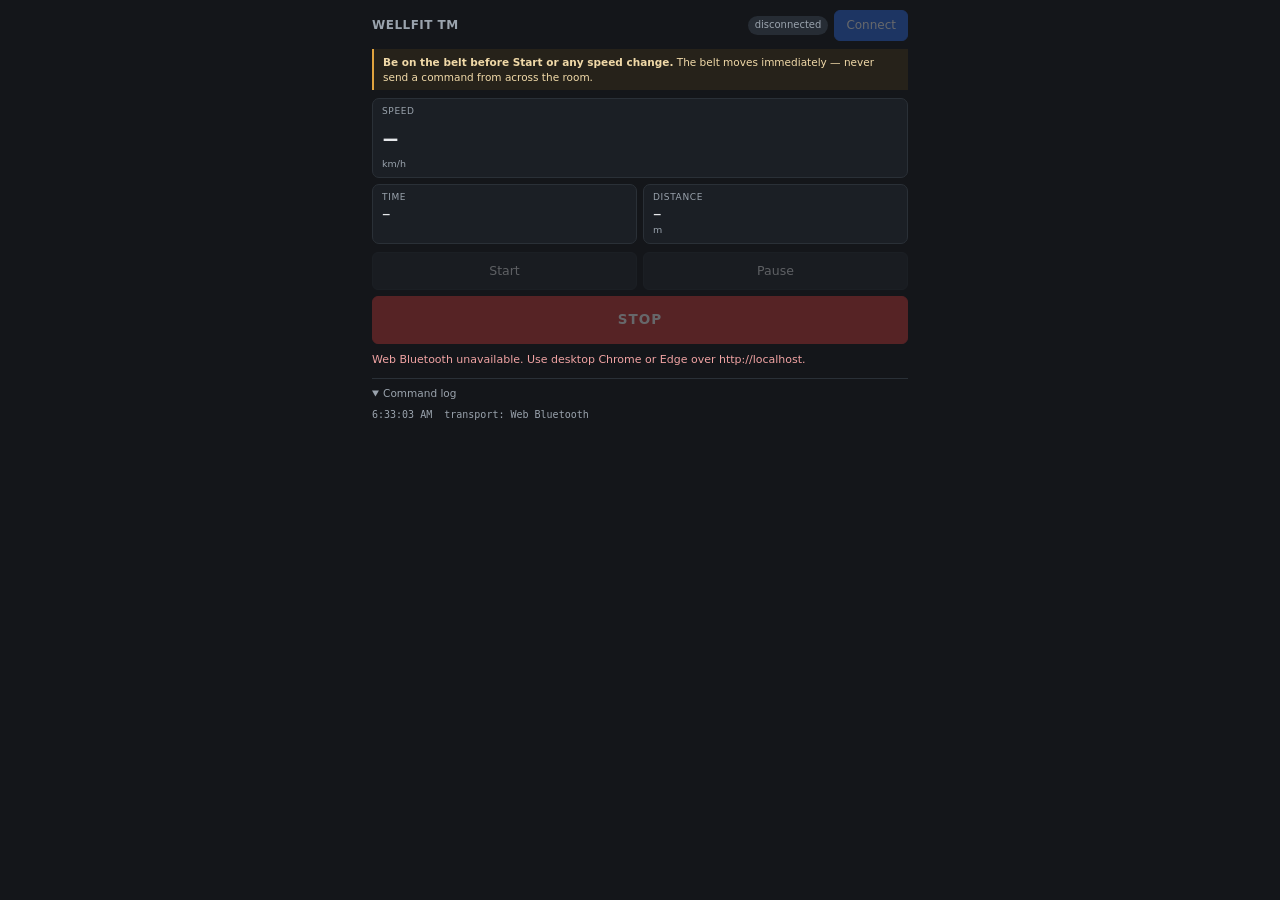
==== ui/index.html @ 2d052be0 "Package as an always-on-top Tauri desktop app with native BLE Tauri on macOS renders in WKWebView, w" ====
<!DOCTYPE html>
<html lang="en">
<head>
<meta charset="utf-8">
<meta name="viewport" content="width=device-width, initial-scale=1">
<title>WELLFIT TM Control</title>
<link rel="stylesheet" href="app.css">
</head>
<body>

<header>
  <h1>WELLFIT TM</h1>
  <div class="conn">
    <span id="state" class="pill">disconnected</span>
    <button id="pick" class="ghost" title="Choose a different device">device</button>
    <button id="connect" class="primary">Connect</button>
  </div>
</header>

<section class="picker" id="picker" hidden>
  <div class="speed-head">
    <span class="label">Choose your treadmill</span>
    <button id="picker-close" class="ghost">cancel</button>
  </div>
  <div id="picker-list" class="picker-list"></div>
  <button id="picker-rescan">Scan again</button>
</section>

<p class="safety">
  <strong>Be on the belt before Start or any speed change.</strong>
  The belt moves immediately — never send a command from across the room.
</p>

<section class="metrics">
  <div class="metric big">
    <span class="label">Speed</span>
    <span class="value" id="m-speed">–</span>
    <span class="unit" id="m-speed-unit">km/h</span>
  </div>
  <div class="metric">
    <span class="label">Time</span>
    <span class="value" id="m-time">–</span>
  </div>
  <div class="metric">
    <span class="label">Distance</span>
    <span class="value" id="m-dist">–</span>
    <span class="unit">m</span>
  </div>
  <div class="metric" id="m-hr-wrap" hidden>
    <span class="label">Heart rate</span>
    <span class="value" id="m-hr">–</span>
    <span class="unit">bpm</span>
  </div>
  <div class="metric" id="m-kcal-wrap" hidden>
    <span class="label">Energy</span>
    <span class="value" id="m-kcal">–</span>
    <span class="unit">kcal</span>
  </div>
  <!-- No incline: this unit's incline is a manual mechanical adjustment. -->
</section>

<section class="speed" id="speed-ctl" hidden>
  <div class="speed-head">
    <span class="label">Target speed</span>
    <button id="unit-toggle" class="ghost">show mph</button>
  </div>
  <div class="speed-row">
    <button id="speed-down" class="step">–</button>
    <div class="target">
      <span id="target-val">–</span>
      <span class="unit" id="target-unit">km/h</span>
    </div>
    <button id="speed-up" class="step">+</button>
  </div>
  <div class="range-hint" id="range-hint"></div>
</section>

<section class="goal" id="goal-ctl" hidden>
  <div class="speed-head">
    <span class="label">Walk goal</span>
    <button id="goal-off" class="ghost">turn off</button>
  </div>
  <div class="speed-row">
    <button id="goal-down" class="step">–</button>
    <div class="target">
      <span id="goal-val">30</span>
      <span class="unit">min</span>
    </div>
    <button id="goal-up" class="step">+</button>
  </div>
  <div class="range-hint" id="goal-hint"></div>
</section>

<div id="goal-alert" class="goal-alert" hidden>
  <span id="goal-alert-text">Walk goal reached.</span>
  <button id="goal-dismiss" class="ghost">dismiss</button>
</div>

<section class="controls">
  <button id="start" disabled>Start</button>
  <button id="pause" disabled>Pause</button>
  <button id="stop" class="stop" disabled>STOP</button>
</section>

<p id="msg" class="msg"></p>

<details class="log-wrap" open>
  <summary>Command log</summary>
  <div id="log"></div>
</details>

<script src="ble.js"></script>
<script src="app.js"></script>
</body>
</html>
---- ui/app.css ----
:root {
  color-scheme: dark;
  --bg: #14161a;
  --panel: #1b1f25;
  --line: #2a3037;
  --text: #e6e8eb;
  --dim: #9aa3ad;
  --blue: #2f6feb;
  --red: #d13b3b;
  --green: #3fa66a;
}

* { box-sizing: border-box; }

/* Author rules that set `display` (.metric, .goal-alert) beat the UA
   stylesheet's [hidden] rule, which would leave hidden elements visible. */
[hidden] { display: none !important; }

/* Sized for a narrow always-on-top window that sits over other apps, so
   everything is a step smaller than the standalone browser version was. */
body {
  margin: 0 auto; padding: 10px 12px; max-width: 560px;
  background: var(--bg); color: var(--text);
  font: 12px/1.45 system-ui, -apple-system, sans-serif;
  -webkit-user-select: none; user-select: none;
}

header { display: flex; align-items: center; justify-content: space-between; gap: 8px; }
h1 { font-size: 12px; margin: 0; letter-spacing: .04em; color: var(--dim); text-transform: uppercase; }
.conn { display: flex; align-items: center; gap: 6px; }

.pill {
  font-size: 10px; padding: 2px 7px; border-radius: 999px;
  background: #262c34; color: var(--dim); white-space: nowrap;
}
.pill.on { background: #1d3a2a; color: #7ddba3; }
.pill.err { background: #3a1f1f; color: #f0a3a3; }

button {
  font: inherit; padding: 6px 11px; border-radius: 6px;
  border: 1px solid var(--line); background: #232830; color: var(--text);
  cursor: pointer; -webkit-tap-highlight-color: transparent;
}
button:hover:not(:disabled) { background: #2c323c; }
button:disabled { opacity: .35; cursor: default; }
button.primary { background: var(--blue); border-color: var(--blue); color: #fff; }
button.ghost { background: none; border: none; color: var(--dim); font-size: 11px; padding: 3px 5px; }
button.ghost:hover { color: var(--text); background: none; }

.safety {
  border-left: 2px solid #e0a33e; background: #26221a;
  padding: 6px 9px; margin: 8px 0; font-size: 10.5px; line-height: 1.35; color: #f0d9a8;
}

.metrics {
  display: grid; grid-template-columns: repeat(2, 1fr); gap: 6px; margin: 8px 0;
}
.metric {
  background: var(--panel); border: 1px solid var(--line); border-radius: 7px;
  padding: 6px 9px; display: flex; flex-direction: column; gap: 0;
}
.metric.big { grid-column: 1 / -1; }
.metric .label { font-size: 9px; color: var(--dim); text-transform: uppercase; letter-spacing: .07em; }
.metric .value { font-size: 17px; font-variant-numeric: tabular-nums; line-height: 1.15; }
/* Speed is the one number worth reading from across the room. */
.metric.big .value { font-size: 34px; }
.metric .unit { font-size: 9.5px; color: var(--dim); }

.speed { background: var(--panel); border: 1px solid var(--line); border-radius: 7px; padding: 8px 9px; }
.speed-head { display: flex; align-items: center; justify-content: space-between; }
.speed-head .label { font-size: 9px; color: var(--dim); text-transform: uppercase; letter-spacing: .07em; }
.speed-row { display: flex; align-items: center; gap: 8px; margin: 2px 0 4px; }
/* Kept generously tappable: these get pressed while walking. */
.speed-row .step {
  width: 40px; height: 40px; font-size: 19px; line-height: 1;
  display: flex; align-items: center; justify-content: center; padding: 0;
}
.target { flex: 1; text-align: center; }
.target span:first-child { font-size: 22px; font-variant-numeric: tabular-nums; }
.range-hint { font-size: 9.5px; color: var(--dim); margin-top: 2px; text-align: center; }

.picker {
  background: var(--panel); border: 1px solid var(--blue);
  border-radius: 7px; padding: 8px 9px; margin: 8px 0;
}
.picker-list { display: flex; flex-direction: column; gap: 4px; margin: 6px 0; }
.picker-list button {
  display: flex; justify-content: space-between; align-items: baseline; gap: 8px;
  width: 100%; text-align: left; padding: 7px 9px;
}
.picker-list .dev-name { font-size: 12px; }
.picker-list .dev-meta { font-size: 9.5px; color: var(--dim); white-space: nowrap; }
.picker-list .ftms { color: #7ddba3; }
.picker-empty { font-size: 10.5px; color: var(--dim); padding: 4px 0; }

.goal {
  background: var(--panel); border: 1px solid var(--line);
  border-radius: 7px; padding: 8px 9px; margin-top: 6px;
}
.goal.done { border-color: var(--green); }

.goal-alert {
  display: flex; align-items: center; justify-content: space-between; gap: 8px;
  margin: 8px 0 0; padding: 8px 10px; border-radius: 7px;
  background: #1d3a2a; border: 1px solid var(--green); color: #b6f0cd;
  font-size: 11.5px; animation: pulse 1.4s ease-in-out infinite;
}
.goal-alert button { color: #b6f0cd; }
@keyframes pulse { 0%, 100% { background: #1d3a2a; } 50% { background: #26543a; } }

.controls { display: grid; grid-template-columns: 1fr 1fr; gap: 6px; margin: 8px 0; }
.controls button { padding: 9px; font-size: 12.5px; }
/* Stop stays full-width and visually dominant even at this size. */
.controls .stop {
  grid-column: 1 / -1; background: var(--red); border-color: var(--red);
  color: #fff; font-weight: 600; letter-spacing: .08em; padding: 13px; font-size: 13.5px;
}
.controls .stop:hover:not(:disabled) { background: #e04a4a; }

.msg { min-height: 14px; margin: 4px 0; font-size: 11px; color: var(--dim); }
.msg.err { color: #f0a3a3; }
.msg.ok { color: #7ddba3; }

.log-wrap { margin-top: 10px; border-top: 1px solid var(--line); padding-top: 7px; }
.log-wrap summary { cursor: pointer; font-size: 10.5px; color: var(--dim); }
#log {
  margin-top: 6px; max-height: 150px; overflow: auto;
  font: 10px/1.5 ui-monospace, Menlo, monospace; color: var(--dim);
  white-space: pre-wrap; word-break: break-word;
  -webkit-user-select: text; user-select: text;
}
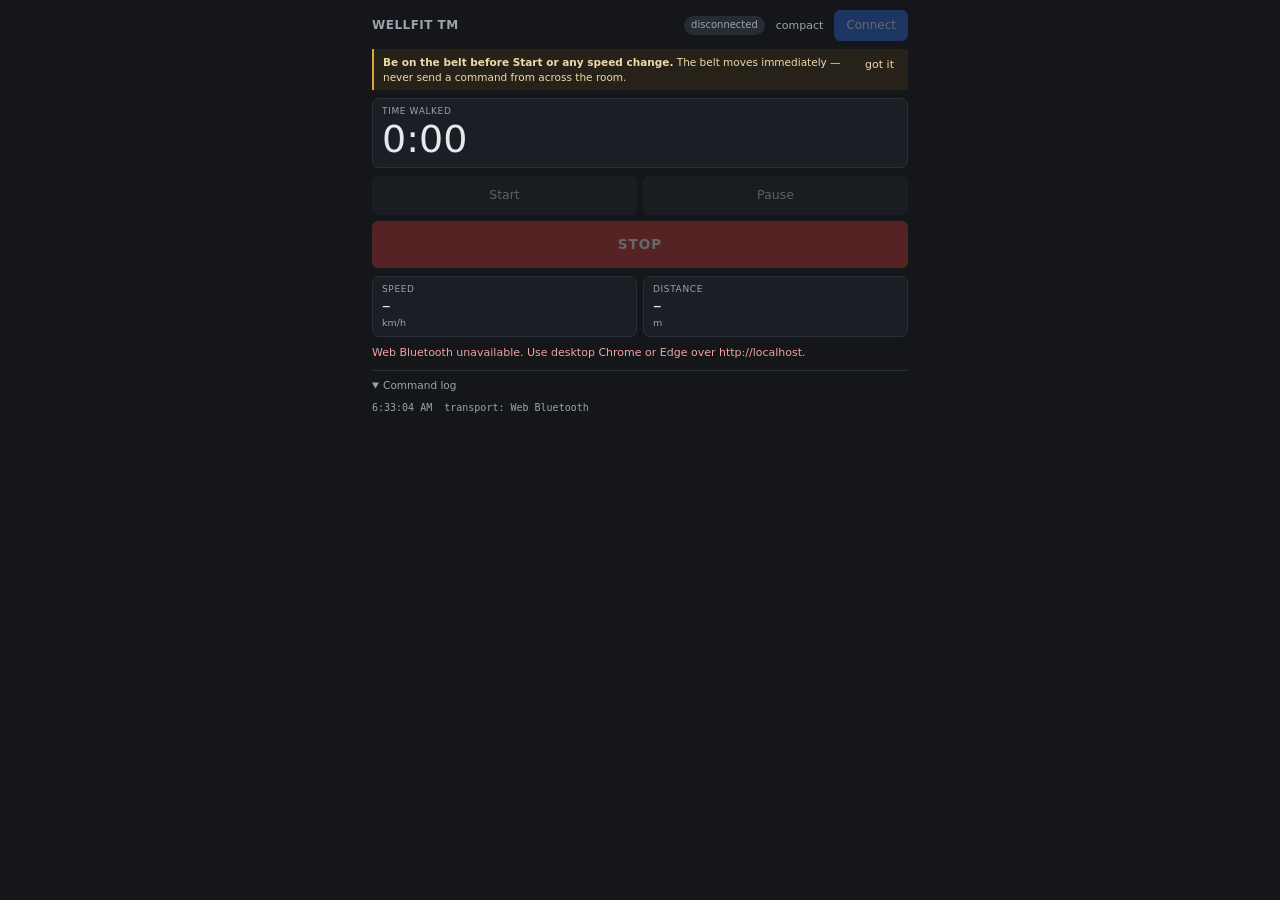
==== commit 20dd8dca: "Split UI into a floating player strip and a full window Reorders the full layout around what's actua" ====
--- a/ui/index.html
+++ b/ui/index.html
@@ -3,92 +3,38 @@
 <head>
 <meta charset="utf-8">
 <meta name="viewport" content="width=device-width, initial-scale=1">
-<title>WELLFIT TM Control</title>
+<title>WELLFIT TM</title>
 <link rel="stylesheet" href="app.css">
 </head>
-<body>
+<body class="mode-full">
 
 <header>
   <h1>WELLFIT TM</h1>
   <div class="conn">
     <span id="state" class="pill">disconnected</span>
+    <button id="mode-toggle" class="ghost" title="Shrink to floating player">compact</button>
     <button id="pick" class="ghost" title="Choose a different device">device</button>
     <button id="connect" class="primary">Connect</button>
   </div>
 </header>
 
-<section class="picker" id="picker" hidden>
-  <div class="speed-head">
-    <span class="label">Choose your treadmill</span>
-    <button id="picker-close" class="ghost">cancel</button>
+<!-- Compact floating player. Same handlers as the full controls. -->
+<section class="player-bar" id="player-bar">
+  <div class="pb-block">
+    <span class="pb-time" id="p-time">0:00</span>
+    <span class="pb-goal" id="p-goal"></span>
   </div>
-  <div id="picker-list" class="picker-list"></div>
-  <button id="picker-rescan">Scan again</button>
-</section>
-
-<p class="safety">
-  <strong>Be on the belt before Start or any speed change.</strong>
-  The belt moves immediately — never send a command from across the room.
-</p>
-
-<section class="metrics">
-  <div class="metric big">
-    <span class="label">Speed</span>
-    <span class="value" id="m-speed">–</span>
-    <span class="unit" id="m-speed-unit">km/h</span>
+  <div class="pb-block pb-speed">
+    <button id="p-down" class="pb-step" title="Slower">–</button>
+    <span class="pb-val" id="p-speed">–</span>
+    <button id="p-up" class="pb-step" title="Faster">+</button>
   </div>
-  <div class="metric">
-    <span class="label">Time</span>
-    <span class="value" id="m-time">–</span>
+  <div class="pb-block pb-controls">
+    <button id="p-start" title="Start">&#9654;</button>
+    <button id="p-pause" title="Pause">&#10073;&#10073;</button>
+    <button id="p-stop" class="stop" title="Stop">&#9632;</button>
+    <button id="p-expand" title="Back to the full window">&#8599;</button>
   </div>
-  <div class="metric">
-    <span class="label">Distance</span>
-    <span class="value" id="m-dist">–</span>
-    <span class="unit">m</span>
-  </div>
-  <div class="metric" id="m-hr-wrap" hidden>
-    <span class="label">Heart rate</span>
-    <span class="value" id="m-hr">–</span>
-    <span class="unit">bpm</span>
-  </div>
-  <div class="metric" id="m-kcal-wrap" hidden>
-    <span class="label">Energy</span>
-    <span class="value" id="m-kcal">–</span>
-    <span class="unit">kcal</span>
-  </div>
-  <!-- No incline: this unit's incline is a manual mechanical adjustment. -->
-</section>
-
-<section class="speed" id="speed-ctl" hidden>
-  <div class="speed-head">
-    <span class="label">Target speed</span>
-    <button id="unit-toggle" class="ghost">show mph</button>
-  </div>
-  <div class="speed-row">
-    <button id="speed-down" class="step">–</button>
-    <div class="target">
-      <span id="target-val">–</span>
-      <span class="unit" id="target-unit">km/h</span>
-    </div>
-    <button id="speed-up" class="step">+</button>
-  </div>
-  <div class="range-hint" id="range-hint"></div>
-</section>
-
-<section class="goal" id="goal-ctl" hidden>
-  <div class="speed-head">
-    <span class="label">Walk goal</span>
-    <button id="goal-off" class="ghost">turn off</button>
-  </div>
-  <div class="speed-row">
-    <button id="goal-down" class="step">–</button>
-    <div class="target">
-      <span id="goal-val">30</span>
-      <span class="unit">min</span>
-    </div>
-    <button id="goal-up" class="step">+</button>
-  </div>
-  <div class="range-hint" id="goal-hint"></div>
 </section>
 
 <div id="goal-alert" class="goal-alert" hidden>
@@ -96,18 +42,101 @@
   <button id="goal-dismiss" class="ghost">dismiss</button>
 </div>
 
-<section class="controls">
-  <button id="start" disabled>Start</button>
-  <button id="pause" disabled>Pause</button>
-  <button id="stop" class="stop" disabled>STOP</button>
-</section>
+<div id="full">
 
-<p id="msg" class="msg"></p>
+  <p class="safety" id="safety">
+    <span><strong>Be on the belt before Start or any speed change.</strong>
+    The belt moves immediately — never send a command from across the room.</span>
+    <button id="safety-dismiss" class="ghost">got it</button>
+  </p>
 
-<details class="log-wrap" open>
-  <summary>Command log</summary>
-  <div id="log"></div>
-</details>
+  <section class="picker" id="picker" hidden>
+    <div class="speed-head">
+      <span class="label">Choose your treadmill</span>
+      <button id="picker-close" class="ghost">cancel</button>
+    </div>
+    <div id="picker-list" class="picker-list"></div>
+    <button id="picker-rescan">Scan again</button>
+  </section>
+
+  <!-- Time and goal lead: the walk is the thing being tracked. -->
+  <section class="metrics">
+    <div class="metric big">
+      <span class="label">Time walked</span>
+      <span class="value" id="m-time">0:00</span>
+    </div>
+  </section>
+
+  <section class="goal" id="goal-ctl" hidden>
+    <div class="speed-head">
+      <span class="label">Walk goal</span>
+      <button id="goal-off" class="ghost">turn off</button>
+    </div>
+    <div class="speed-row">
+      <button id="goal-down" class="step">–</button>
+      <div class="target">
+        <span id="goal-val">30</span>
+        <span class="unit">min</span>
+      </div>
+      <button id="goal-up" class="step">+</button>
+    </div>
+    <div class="range-hint" id="goal-hint"></div>
+  </section>
+
+  <section class="speed" id="speed-ctl" hidden>
+    <div class="speed-head">
+      <span class="label">Target speed</span>
+      <button id="unit-toggle" class="ghost">show mph</button>
+    </div>
+    <div class="speed-row">
+      <button id="speed-down" class="step">–</button>
+      <div class="target">
+        <span id="target-val">–</span>
+        <span class="unit" id="target-unit">km/h</span>
+      </div>
+      <button id="speed-up" class="step">+</button>
+    </div>
+    <div class="range-hint" id="range-hint"></div>
+  </section>
+
+  <section class="controls">
+    <button id="start" disabled>Start</button>
+    <button id="pause" disabled>Pause</button>
+    <button id="stop" class="stop" disabled>STOP</button>
+  </section>
+
+  <section class="metrics">
+    <div class="metric">
+      <span class="label">Speed</span>
+      <span class="value" id="m-speed">–</span>
+      <span class="unit" id="m-speed-unit">km/h</span>
+    </div>
+    <div class="metric">
+      <span class="label">Distance</span>
+      <span class="value" id="m-dist">–</span>
+      <span class="unit">m</span>
+    </div>
+    <div class="metric" id="m-hr-wrap" hidden>
+      <span class="label">Heart rate</span>
+      <span class="value" id="m-hr">–</span>
+      <span class="unit">bpm</span>
+    </div>
+    <div class="metric" id="m-kcal-wrap" hidden>
+      <span class="label">Energy</span>
+      <span class="value" id="m-kcal">–</span>
+      <span class="unit">kcal</span>
+    </div>
+    <!-- No incline: this unit's incline is a manual mechanical adjustment. -->
+  </section>
+
+  <p id="msg" class="msg"></p>
+
+  <details class="log-wrap" open>
+    <summary>Command log</summary>
+    <div id="log"></div>
+  </details>
+
+</div>
 
 <script src="ble.js"></script>
 <script src="app.js"></script>
--- a/ui/app.css
+++ b/ui/app.css
@@ -15,6 +15,45 @@
 /* Author rules that set `display` (.metric, .goal-alert) beat the UA
    stylesheet's [hidden] rule, which would leave hidden elements visible. */
 [hidden] { display: none !important; }
+
+/* --- modes -------------------------------------------------------------
+   .mode-player is the floating strip: player bar only.
+   .mode-full is everything, in a taller window. */
+.mode-player #full,
+.mode-player header { display: none; }
+.mode-full .player-bar { display: none; }
+.mode-player { padding: 6px; }
+
+.player-bar {
+  display: flex; align-items: center; justify-content: space-between; gap: 8px;
+  background: var(--panel); border: 1px solid var(--line);
+  border-radius: 8px; padding: 6px 8px;
+}
+.pb-block { display: flex; align-items: center; gap: 5px; }
+.pb-time { font-size: 17px; font-variant-numeric: tabular-nums; }
+.pb-goal { font-size: 9.5px; color: var(--dim); white-space: nowrap; }
+.pb-val {
+  font-size: 15px; font-variant-numeric: tabular-nums;
+  min-width: 44px; text-align: center;
+}
+.pb-step {
+  width: 28px; height: 28px; padding: 0; font-size: 15px; line-height: 1;
+  display: flex; align-items: center; justify-content: center;
+}
+.pb-controls button {
+  width: 28px; height: 28px; padding: 0; font-size: 10px; line-height: 1;
+  display: flex; align-items: center; justify-content: center;
+}
+.pb-controls .stop { background: var(--red); border-color: var(--red); color: #fff; }
+.pb-controls .stop:hover:not(:disabled) { background: #e04a4a; }
+
+/* Drag the strip by its background, since it has no titlebar of its own. */
+.mode-player .player-bar { -webkit-app-region: drag; }
+.mode-player .player-bar button,
+.mode-player .player-bar .pb-val { -webkit-app-region: no-drag; }
+
+/* Click the time to go back to the full window. */
+.mode-player .pb-time { cursor: zoom-in; }
 
 /* Sized for a narrow always-on-top window that sits over other apps, so
    everything is a step smaller than the standalone browser version was. */
@@ -48,9 +87,11 @@
 button.ghost:hover { color: var(--text); background: none; }
 
 .safety {
+  display: flex; align-items: flex-start; gap: 6px;
   border-left: 2px solid #e0a33e; background: #26221a;
   padding: 6px 9px; margin: 8px 0; font-size: 10.5px; line-height: 1.35; color: #f0d9a8;
 }
+.safety button { color: #f0d9a8; flex: none; }
 
 .metrics {
   display: grid; grid-template-columns: repeat(2, 1fr); gap: 6px; margin: 8px 0;
@@ -62,8 +103,8 @@
 .metric.big { grid-column: 1 / -1; }
 .metric .label { font-size: 9px; color: var(--dim); text-transform: uppercase; letter-spacing: .07em; }
 .metric .value { font-size: 17px; font-variant-numeric: tabular-nums; line-height: 1.15; }
-/* Speed is the one number worth reading from across the room. */
-.metric.big .value { font-size: 34px; }
+/* Time walked is the headline number: it's what the goal is measured against. */
+.metric.big .value { font-size: 38px; }
 .metric .unit { font-size: 9.5px; color: var(--dim); }
 
 .speed { background: var(--panel); border: 1px solid var(--line); border-radius: 7px; padding: 8px 9px; }
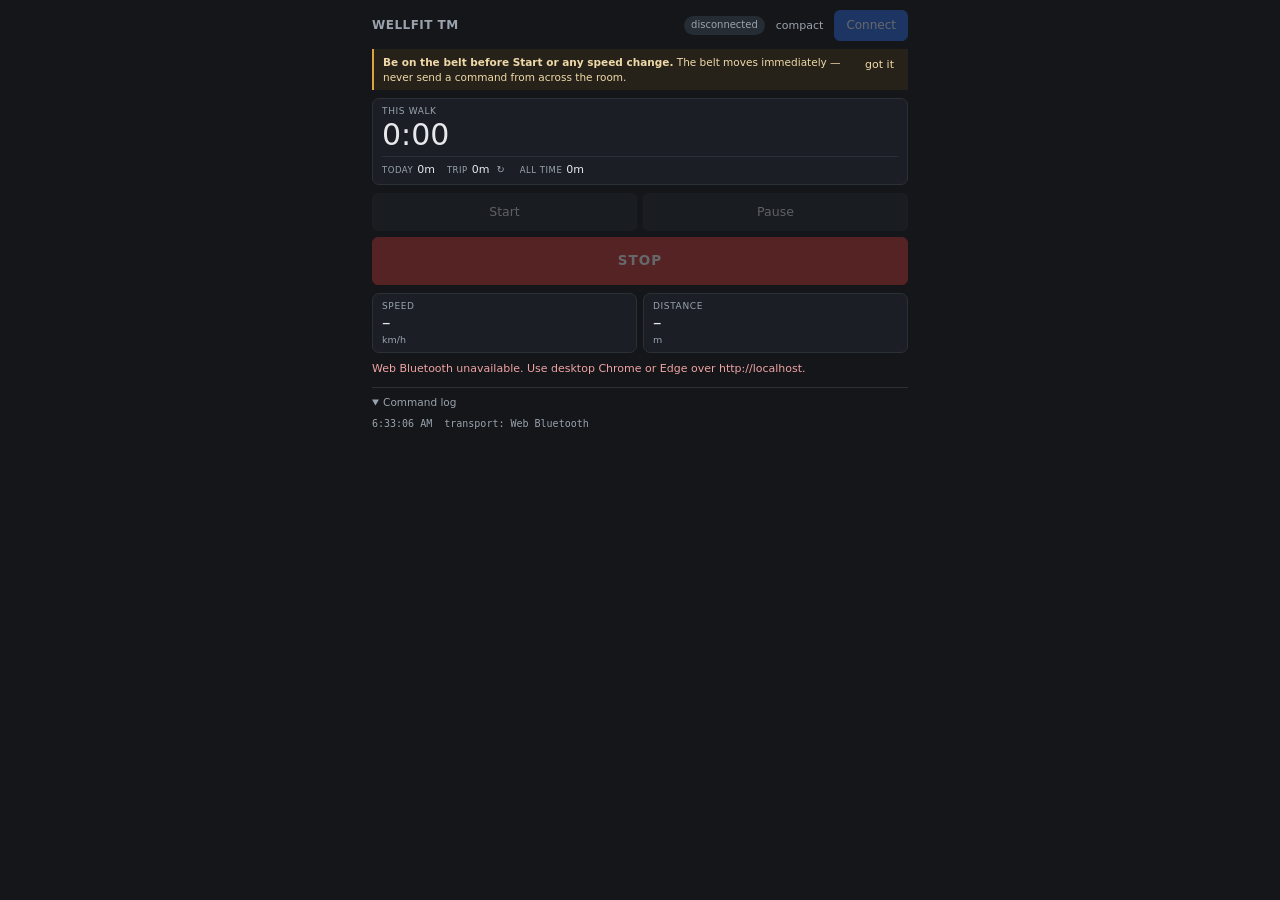
==== commit 134eb310: "Add odometers, light mode menu, and fix the walk clock across Stop Time tracking becomes four tiers " ====
--- a/ui/index.html
+++ b/ui/index.html
@@ -62,8 +62,23 @@
   <!-- Time and goal lead: the walk is the thing being tracked. -->
   <section class="metrics">
     <div class="metric big">
-      <span class="label">Time walked</span>
+      <span class="label">This walk</span>
       <span class="value" id="m-time">0:00</span>
+      <div class="odo">
+        <span class="odo-item">
+          <span class="odo-label">Today</span>
+          <span class="odo-val" id="m-today">0m</span>
+        </span>
+        <span class="odo-item">
+          <span class="odo-label">Trip</span>
+          <span class="odo-val" id="m-trip">0m</span>
+          <button id="trip-reset" class="tiny" title="Reset trip odometer">&#8635;</button>
+        </span>
+        <span class="odo-item">
+          <span class="odo-label">All time</span>
+          <span class="odo-val" id="m-total">0m</span>
+        </span>
+      </div>
     </div>
   </section>
 
--- a/ui/app.css
+++ b/ui/app.css
@@ -7,10 +7,53 @@
   --dim: #9aa3ad;
   --blue: #2f6feb;
   --red: #d13b3b;
+  --red-hover: #e04a4a;
   --green: #3fa66a;
+  --btn: #232830;
+  --btn-hover: #2c323c;
+  --pill: #262c34;
+  --ok-bg: #1d3a2a;
+  --ok-bg-pulse: #26543a;
+  --ok-fg: #7ddba3;
+  --err-bg: #3a1f1f;
+  --err-fg: #f0a3a3;
+  --warn-line: #e0a33e;
+  --warn-bg: #26221a;
+  --warn-fg: #f0d9a8;
+}
+
+/* Toggled from the View > Light Mode menu item. */
+body.light {
+  color-scheme: light;
+  --bg: #f2f4f7;
+  --panel: #ffffff;
+  --line: #d5dae1;
+  --text: #171a1f;
+  --dim: #5c6875;
+  --blue: #1f5fd0;
+  --red: #c32f2f;
+  --red-hover: #d94040;
+  --green: #1f7a4d;
+  --btn: #eceff3;
+  --btn-hover: #dfe4ea;
+  --pill: #e6eaef;
+  --ok-bg: #dff3e6;
+  --ok-bg-pulse: #c3e9d2;
+  --ok-fg: #1c6b41;
+  --err-bg: #fbe3e3;
+  --err-fg: #a32020;
+  --warn-line: #c98a1e;
+  --warn-bg: #fdf4e0;
+  --warn-fg: #6b4e0d;
 }
 
 * { box-sizing: border-box; }
+
+/* No scrollbars anywhere: this is a fixed-size utility window, and a scrollbar
+   gutter steals width from an already narrow layout. Content still scrolls by
+   wheel/trackpad where it overflows (the log). */
+* { scrollbar-width: none; -ms-overflow-style: none; }
+*::-webkit-scrollbar { width: 0; height: 0; display: none; }
 
 /* Author rules that set `display` (.metric, .goal-alert) beat the UA
    stylesheet's [hidden] rule, which would leave hidden elements visible. */
@@ -22,7 +65,8 @@
 .mode-player #full,
 .mode-player header { display: none; }
 .mode-full .player-bar { display: none; }
-.mode-player { padding: 6px; }
+.mode-player { padding: 6px; overflow: hidden; }
+.mode-player .player-bar { flex-wrap: nowrap; }
 
 .player-bar {
   display: flex; align-items: center; justify-content: space-between; gap: 8px;
@@ -45,7 +89,7 @@
   display: flex; align-items: center; justify-content: center;
 }
 .pb-controls .stop { background: var(--red); border-color: var(--red); color: #fff; }
-.pb-controls .stop:hover:not(:disabled) { background: #e04a4a; }
+.pb-controls .stop:hover:not(:disabled) { background: var(--red-hover); }
 
 /* Drag the strip by its background, since it has no titlebar of its own. */
 .mode-player .player-bar { -webkit-app-region: drag; }
@@ -70,17 +114,17 @@
 
 .pill {
   font-size: 10px; padding: 2px 7px; border-radius: 999px;
-  background: #262c34; color: var(--dim); white-space: nowrap;
-}
-.pill.on { background: #1d3a2a; color: #7ddba3; }
-.pill.err { background: #3a1f1f; color: #f0a3a3; }
+  background: var(--pill); color: var(--dim); white-space: nowrap;
+}
+.pill.on { background: var(--ok-bg); color: var(--ok-fg); }
+.pill.err { background: var(--err-bg); color: var(--err-fg); }
 
 button {
   font: inherit; padding: 6px 11px; border-radius: 6px;
-  border: 1px solid var(--line); background: #232830; color: var(--text);
+  border: 1px solid var(--line); background: var(--btn); color: var(--text);
   cursor: pointer; -webkit-tap-highlight-color: transparent;
 }
-button:hover:not(:disabled) { background: #2c323c; }
+button:hover:not(:disabled) { background: var(--btn-hover); }
 button:disabled { opacity: .35; cursor: default; }
 button.primary { background: var(--blue); border-color: var(--blue); color: #fff; }
 button.ghost { background: none; border: none; color: var(--dim); font-size: 11px; padding: 3px 5px; }
@@ -88,10 +132,10 @@
 
 .safety {
   display: flex; align-items: flex-start; gap: 6px;
-  border-left: 2px solid #e0a33e; background: #26221a;
-  padding: 6px 9px; margin: 8px 0; font-size: 10.5px; line-height: 1.35; color: #f0d9a8;
-}
-.safety button { color: #f0d9a8; flex: none; }
+  border-left: 2px solid var(--warn-line); background: var(--warn-bg);
+  padding: 6px 9px; margin: 8px 0; font-size: 10.5px; line-height: 1.35; color: var(--warn-fg);
+}
+.safety button { color: var(--warn-fg); flex: none; }
 
 .metrics {
   display: grid; grid-template-columns: repeat(2, 1fr); gap: 6px; margin: 8px 0;
@@ -103,8 +147,21 @@
 .metric.big { grid-column: 1 / -1; }
 .metric .label { font-size: 9px; color: var(--dim); text-transform: uppercase; letter-spacing: .07em; }
 .metric .value { font-size: 17px; font-variant-numeric: tabular-nums; line-height: 1.15; }
-/* Time walked is the headline number: it's what the goal is measured against. */
-.metric.big .value { font-size: 38px; }
+/* Still the headline number, but sharing the panel with the odometers. */
+.metric.big .value { font-size: 30px; }
+
+.odo {
+  display: flex; gap: 12px; flex-wrap: wrap;
+  margin-top: 4px; padding-top: 5px; border-top: 1px solid var(--line);
+}
+.odo-item { display: flex; align-items: baseline; gap: 4px; }
+.odo-label { font-size: 8.5px; color: var(--dim); text-transform: uppercase; letter-spacing: .06em; }
+.odo-val { font-size: 11px; font-variant-numeric: tabular-nums; }
+button.tiny {
+  padding: 0 3px; font-size: 10px; line-height: 1.4;
+  background: none; border: none; color: var(--dim);
+}
+button.tiny:hover { color: var(--text); background: none; }
 .metric .unit { font-size: 9.5px; color: var(--dim); }
 
 .speed { background: var(--panel); border: 1px solid var(--line); border-radius: 7px; padding: 8px 9px; }
@@ -131,23 +188,23 @@
 }
 .picker-list .dev-name { font-size: 12px; }
 .picker-list .dev-meta { font-size: 9.5px; color: var(--dim); white-space: nowrap; }
-.picker-list .ftms { color: #7ddba3; }
+.picker-list .ftms { color: var(--ok-fg); }
 .picker-empty { font-size: 10.5px; color: var(--dim); padding: 4px 0; }
 
 .goal {
   background: var(--panel); border: 1px solid var(--line);
-  border-radius: 7px; padding: 8px 9px; margin-top: 6px;
+  border-radius: 7px; padding: 8px 9px; margin: 6px 0 14px;
 }
 .goal.done { border-color: var(--green); }
 
 .goal-alert {
   display: flex; align-items: center; justify-content: space-between; gap: 8px;
   margin: 8px 0 0; padding: 8px 10px; border-radius: 7px;
-  background: #1d3a2a; border: 1px solid var(--green); color: #b6f0cd;
+  background: var(--ok-bg); border: 1px solid var(--green); color: var(--ok-fg);
   font-size: 11.5px; animation: pulse 1.4s ease-in-out infinite;
 }
-.goal-alert button { color: #b6f0cd; }
-@keyframes pulse { 0%, 100% { background: #1d3a2a; } 50% { background: #26543a; } }
+.goal-alert button { color: var(--ok-fg); }
+@keyframes pulse { 0%, 100% { background: var(--ok-bg); } 50% { background: var(--ok-bg-pulse); } }
 
 .controls { display: grid; grid-template-columns: 1fr 1fr; gap: 6px; margin: 8px 0; }
 .controls button { padding: 9px; font-size: 12.5px; }
@@ -156,11 +213,11 @@
   grid-column: 1 / -1; background: var(--red); border-color: var(--red);
   color: #fff; font-weight: 600; letter-spacing: .08em; padding: 13px; font-size: 13.5px;
 }
-.controls .stop:hover:not(:disabled) { background: #e04a4a; }
+.controls .stop:hover:not(:disabled) { background: var(--red-hover); }
 
 .msg { min-height: 14px; margin: 4px 0; font-size: 11px; color: var(--dim); }
-.msg.err { color: #f0a3a3; }
-.msg.ok { color: #7ddba3; }
+.msg.err { color: var(--err-fg); }
+.msg.ok { color: var(--ok-fg); }
 
 .log-wrap { margin-top: 10px; border-top: 1px solid var(--line); padding-top: 7px; }
 .log-wrap summary { cursor: pointer; font-size: 10.5px; color: var(--dim); }
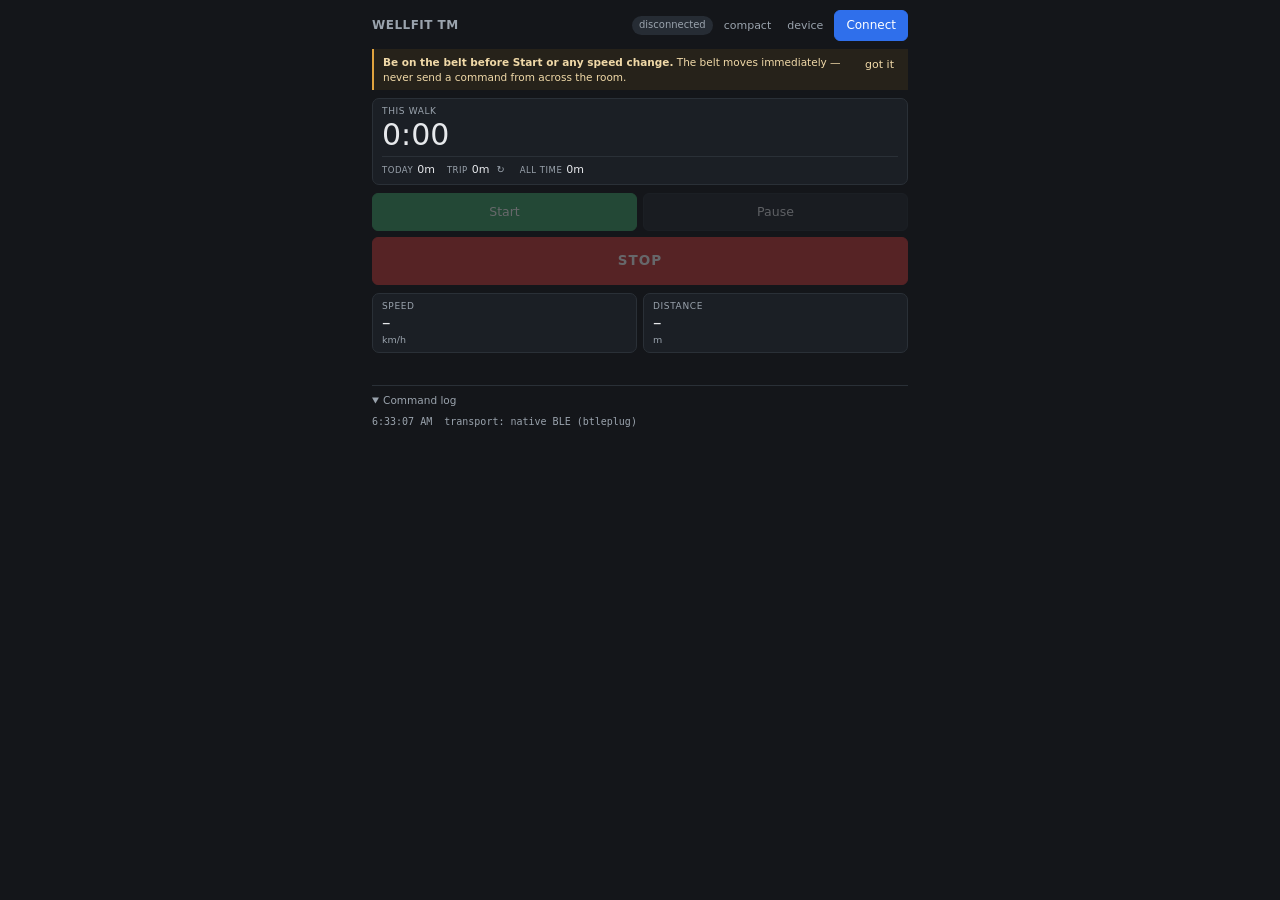
==== commit e926207f: "Disable Connect while connected and colour Start green Connect greys out once a treadmill is attache" ====
--- a/ui/index.html
+++ b/ui/index.html
@@ -30,7 +30,7 @@
     <button id="p-up" class="pb-step" title="Faster">+</button>
   </div>
   <div class="pb-block pb-controls">
-    <button id="p-start" title="Start">&#9654;</button>
+    <button id="p-start" class="go" title="Start">&#9654;</button>
     <button id="p-pause" title="Pause">&#10073;&#10073;</button>
     <button id="p-stop" class="stop" title="Stop">&#9632;</button>
     <button id="p-expand" title="Back to the full window">&#8599;</button>
@@ -115,7 +115,7 @@
   </section>
 
   <section class="controls">
-    <button id="start" disabled>Start</button>
+    <button id="start" class="go" disabled>Start</button>
     <button id="pause" disabled>Pause</button>
     <button id="stop" class="stop" disabled>STOP</button>
   </section>
--- a/ui/app.css
+++ b/ui/app.css
@@ -9,6 +9,7 @@
   --red: #d13b3b;
   --red-hover: #e04a4a;
   --green: #3fa66a;
+  --green-hover: #4bb87a;
   --btn: #232830;
   --btn-hover: #2c323c;
   --pill: #262c34;
@@ -34,6 +35,7 @@
   --red: #c32f2f;
   --red-hover: #d94040;
   --green: #1f7a4d;
+  --green-hover: #268f5b;
   --btn: #eceff3;
   --btn-hover: #dfe4ea;
   --pill: #e6eaef;
@@ -214,6 +216,11 @@
   color: #fff; font-weight: 600; letter-spacing: .08em; padding: 13px; font-size: 13.5px;
 }
 .controls .stop:hover:not(:disabled) { background: var(--red-hover); }
+.controls .go, .pb-controls .go {
+  background: var(--green); border-color: var(--green); color: #fff;
+}
+.controls .go:hover:not(:disabled),
+.pb-controls .go:hover:not(:disabled) { background: var(--green-hover); }
 
 .msg { min-height: 14px; margin: 4px 0; font-size: 11px; color: var(--dim); }
 .msg.err { color: var(--err-fg); }
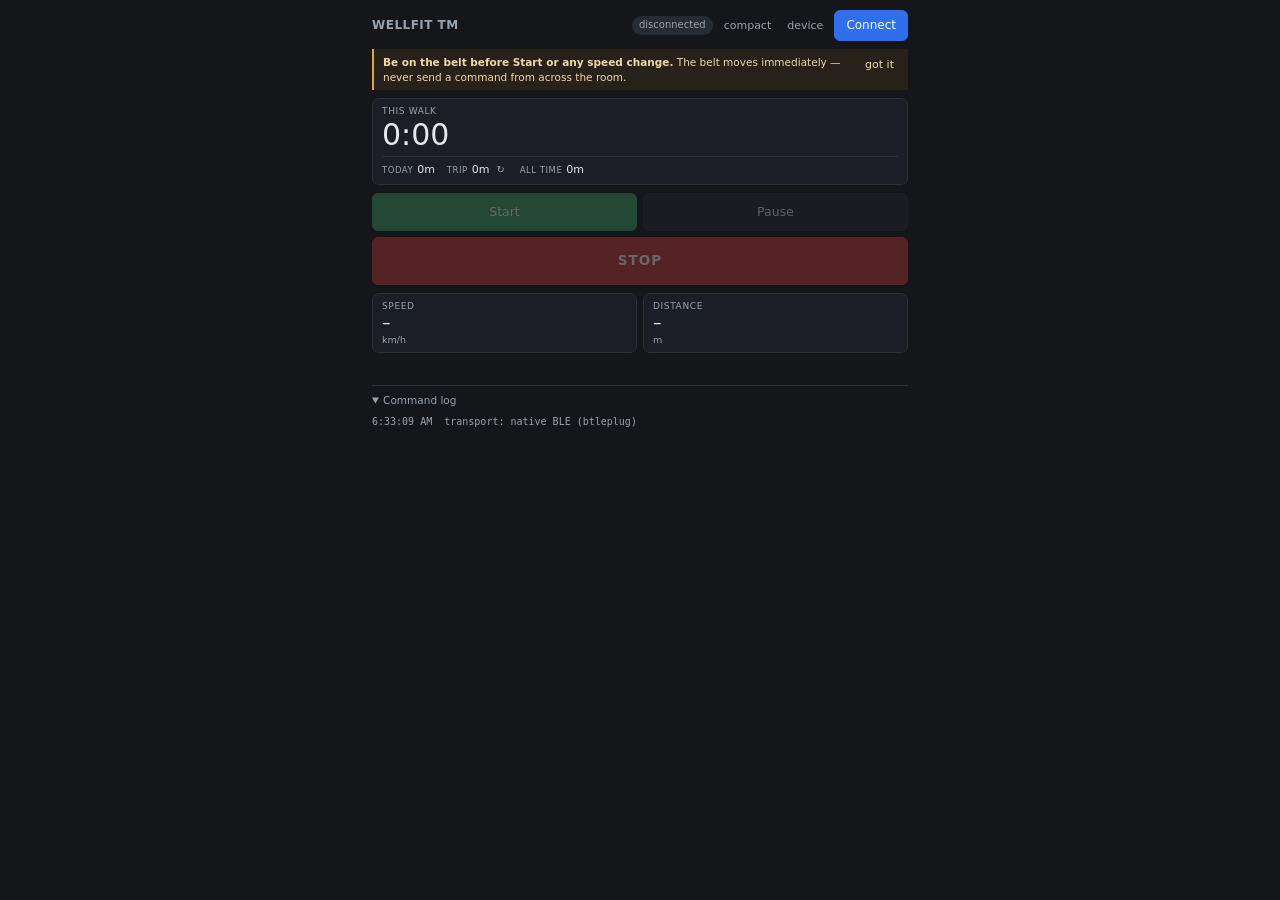
==== commit 37197d69: "Keep the strip's play button in the default style Green suits the full window's labelled Start; on t" ====
--- a/ui/index.html
+++ b/ui/index.html
@@ -30,7 +30,7 @@
     <button id="p-up" class="pb-step" title="Faster">+</button>
   </div>
   <div class="pb-block pb-controls">
-    <button id="p-start" class="go" title="Start">&#9654;</button>
+    <button id="p-start" title="Start">&#9654;</button>
     <button id="p-pause" title="Pause">&#10073;&#10073;</button>
     <button id="p-stop" class="stop" title="Stop">&#9632;</button>
     <button id="p-expand" title="Back to the full window">&#8599;</button>
--- a/ui/app.css
+++ b/ui/app.css
@@ -216,11 +216,10 @@
   color: #fff; font-weight: 600; letter-spacing: .08em; padding: 13px; font-size: 13.5px;
 }
 .controls .stop:hover:not(:disabled) { background: var(--red-hover); }
-.controls .go, .pb-controls .go {
+.controls .go {
   background: var(--green); border-color: var(--green); color: #fff;
 }
-.controls .go:hover:not(:disabled),
-.pb-controls .go:hover:not(:disabled) { background: var(--green-hover); }
+.controls .go:hover:not(:disabled) { background: var(--green-hover); }
 
 .msg { min-height: 14px; margin: 4px 0; font-size: 11px; color: var(--dim); }
 .msg.err { color: var(--err-fg); }
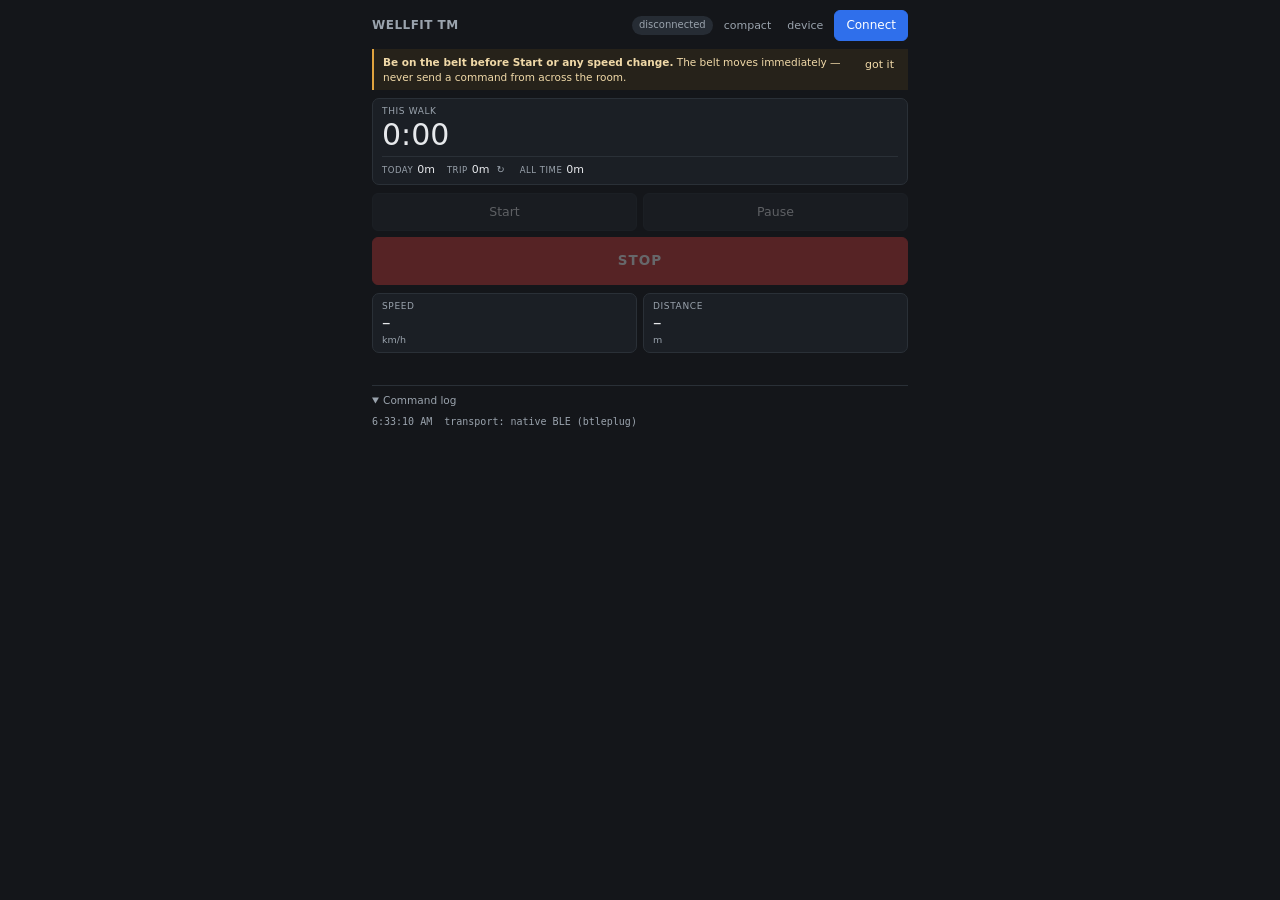
==== commit e11a15fd: "Drop the green Start button Start returns to the default button style; red stays unique to Stop." ====
--- a/ui/index.html
+++ b/ui/index.html
@@ -115,7 +115,7 @@
   </section>
 
   <section class="controls">
-    <button id="start" class="go" disabled>Start</button>
+    <button id="start" disabled>Start</button>
     <button id="pause" disabled>Pause</button>
     <button id="stop" class="stop" disabled>STOP</button>
   </section>
--- a/ui/app.css
+++ b/ui/app.css
@@ -9,7 +9,6 @@
   --red: #d13b3b;
   --red-hover: #e04a4a;
   --green: #3fa66a;
-  --green-hover: #4bb87a;
   --btn: #232830;
   --btn-hover: #2c323c;
   --pill: #262c34;
@@ -35,7 +34,6 @@
   --red: #c32f2f;
   --red-hover: #d94040;
   --green: #1f7a4d;
-  --green-hover: #268f5b;
   --btn: #eceff3;
   --btn-hover: #dfe4ea;
   --pill: #e6eaef;
@@ -216,10 +214,6 @@
   color: #fff; font-weight: 600; letter-spacing: .08em; padding: 13px; font-size: 13.5px;
 }
 .controls .stop:hover:not(:disabled) { background: var(--red-hover); }
-.controls .go {
-  background: var(--green); border-color: var(--green); color: #fff;
-}
-.controls .go:hover:not(:disabled) { background: var(--green-hover); }
 
 .msg { min-height: 14px; margin: 4px 0; font-size: 11px; color: var(--dim); }
 .msg.err { color: var(--err-fg); }
